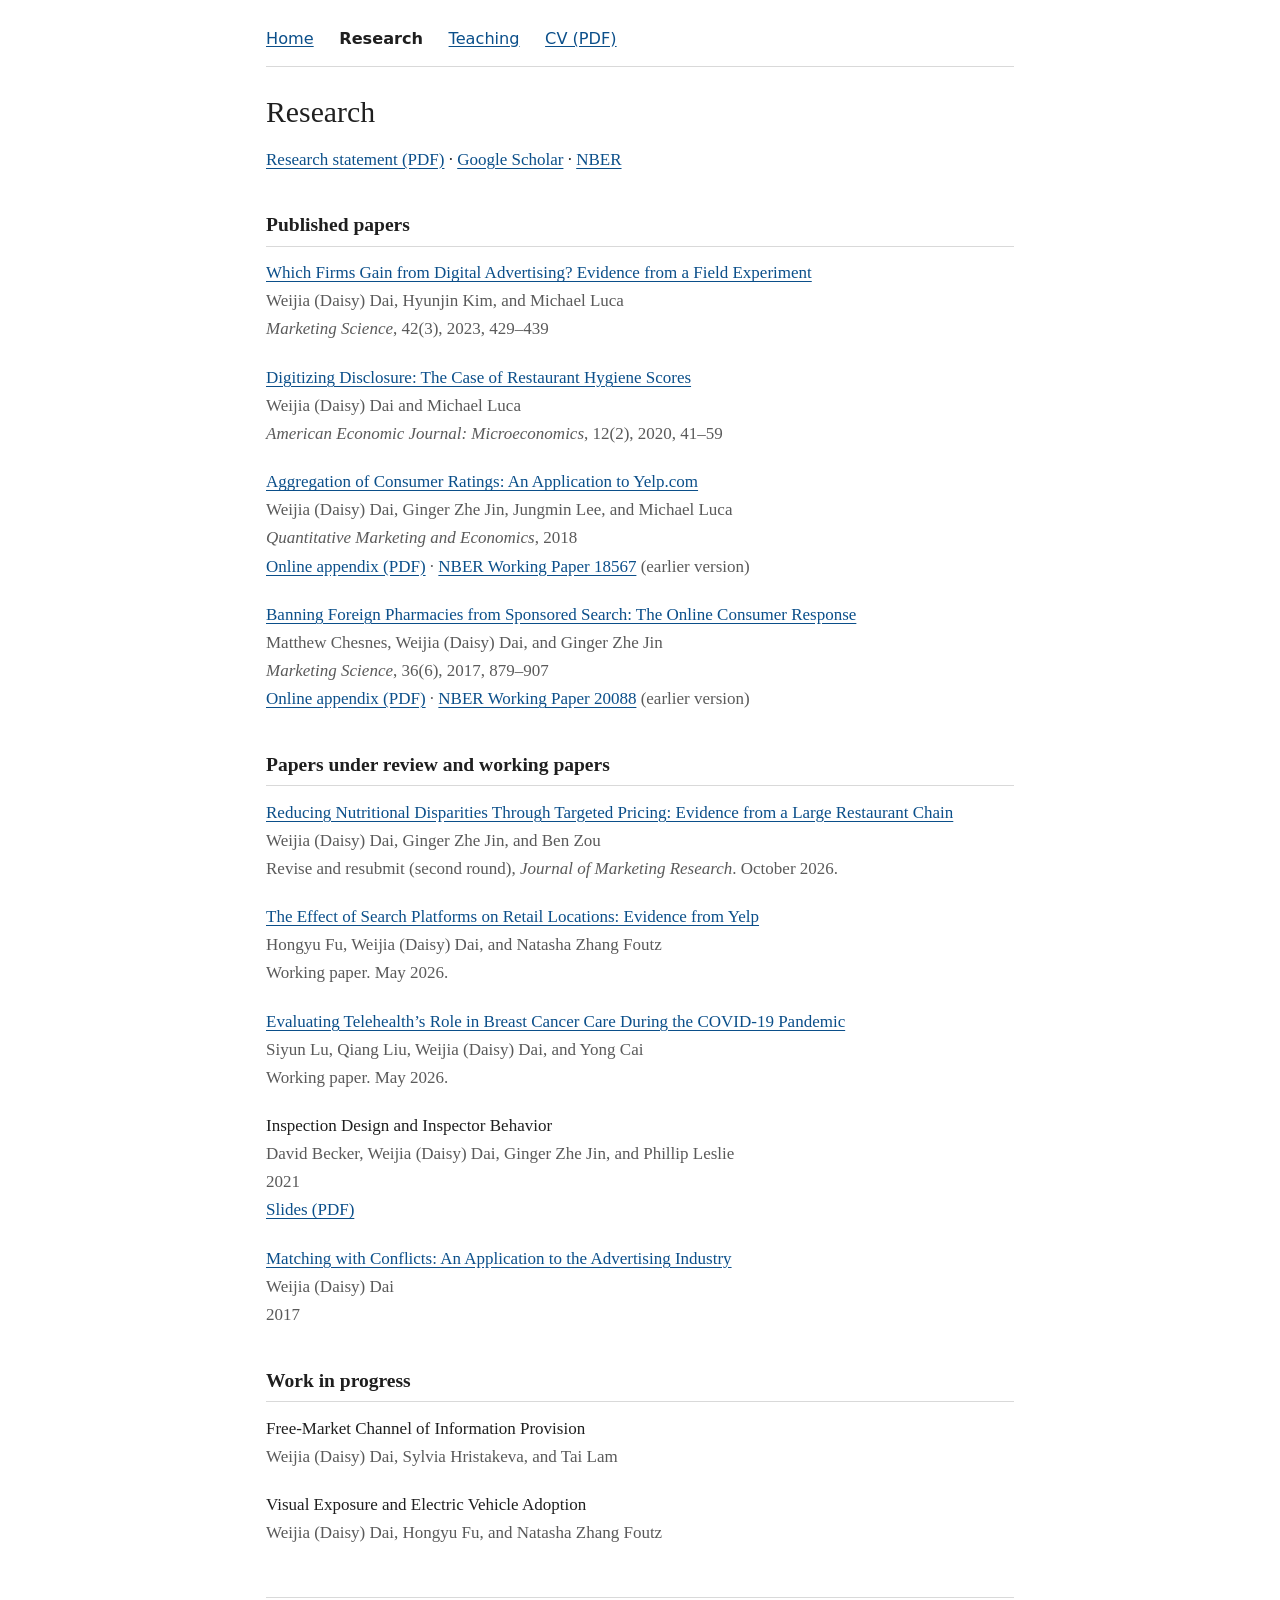
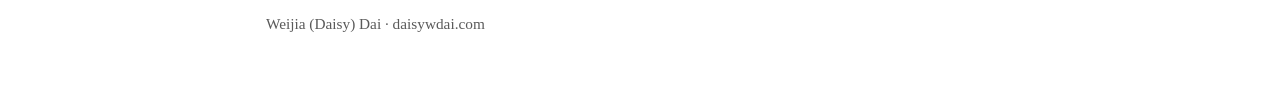
==== research/index.html @ ed380eed "Build the site: home, research, teaching, 22 PDFs under /s/ Plain HTML and CSS replacement for the S" ====
<!DOCTYPE html>
<html lang="en">
<head>
  <meta charset="utf-8">
  <meta name="viewport" content="width=device-width, initial-scale=1">
  <title>Research | Weijia (Daisy) Dai</title>
  <meta name="description" content="Published papers, working papers, and work in progress by Weijia (Daisy) Dai.">
  <link rel="stylesheet" href="../style.css">
</head>
<body>
<div class="page">

  <nav>
    <a href="../">Home</a>
    <a href="./" aria-current="page">Research</a>
    <a href="../teaching/">Teaching</a>
    <a href="../s/dai_cv.pdf">CV (PDF)</a>
  </nav>

  <h1>Research</h1>
  <p><a href="../s/dai_research_statement.pdf">Research statement (PDF)</a> &middot; <a href="https://scholar.google.com/citations?user=buIE2_0AAAAJ&amp;hl=en">Google Scholar</a> &middot; <a href="https://www.nber.org/people/weijia_dai">NBER</a></p>

  <h2>Published papers</h2>
  <ol class="plain">

    <li class="paper">
      <p class="title"><a href="../s/YelpAds_Jan2023.pdf">Which Firms Gain from Digital Advertising? Evidence from a Field Experiment</a></p>
      <p class="authors">Weijia (Daisy) Dai, Hyunjin Kim, and Michael Luca</p>
      <p class="venue"><em>Marketing Science</em>, 42(3), 2023, 429&ndash;439</p>
    </li>

    <li class="paper">
      <p class="title"><a href="../s/dai_luca_digitizing_disclosure_mar2019.pdf">Digitizing Disclosure: The Case of Restaurant Hygiene Scores</a></p>
      <p class="authors">Weijia (Daisy) Dai and Michael Luca</p>
      <p class="venue"><em>American Economic Journal: Microeconomics</em>, 12(2), 2020, 41&ndash;59</p>
    </li>

    <li class="paper">
      <p class="title"><a href="../s/rating_aggregation_w_appendix.pdf">Aggregation of Consumer Ratings: An Application to Yelp.com</a></p>
      <p class="authors">Weijia (Daisy) Dai, Ginger Zhe Jin, Jungmin Lee, and Michael Luca</p>
      <p class="venue"><em>Quantitative Marketing and Economics</em>, 2018</p>
      <p class="links"><a href="../s/rating_aggregation_appendix.pdf">Online appendix (PDF)</a> &middot; <a href="https://www.nber.org/papers/w18567">NBER Working Paper 18567</a> (earlier version)</p>
    </li>

    <li class="paper">
      <p class="title"><a href="../s/pharmacies_05102017.pdf">Banning Foreign Pharmacies from Sponsored Search: The Online Consumer Response</a></p>
      <p class="authors">Matthew Chesnes, Weijia (Daisy) Dai, and Ginger Zhe Jin</p>
      <p class="venue"><em>Marketing Science</em>, 36(6), 2017, 879&ndash;907</p>
      <p class="links"><a href="../s/pharmacies_appendix.pdf">Online appendix (PDF)</a> &middot; <a href="https://www.nber.org/papers/w20088">NBER Working Paper 20088</a> (earlier version)</p>
    </li>

  </ol>

  <h2>Papers under review and working papers</h2>
  <ol class="plain">

    <li class="paper">
      <p class="title"><a href="../s/nutrition_oct2026.pdf">Reducing Nutritional Disparities Through Targeted Pricing: Evidence from a Large Restaurant Chain</a></p>
      <p class="authors">Weijia (Daisy) Dai, Ginger Zhe Jin, and Ben Zou</p>
      <p class="venue">Revise and resubmit (second round), <em>Journal of Marketing Research</em>. October 2026.</p>
    </li>

    <li class="paper">
      <p class="title"><a href="../s/dai_location.pdf">The Effect of Search Platforms on Retail Locations: Evidence from Yelp</a></p>
      <p class="authors">Hongyu Fu, Weijia (Daisy) Dai, and Natasha Zhang Foutz</p>
      <p class="venue">Working paper. May 2026.</p>
    </li>

    <li class="paper">
      <p class="title"><a href="../s/telehealth_may2026-85c8.pdf">Evaluating Telehealth&rsquo;s Role in Breast Cancer Care During the COVID-19 Pandemic</a></p>
      <p class="authors">Siyun Lu, Qiang Liu, Weijia (Daisy) Dai, and Yong Cai</p>
      <p class="venue">Working paper. May 2026.</p>
    </li>

    <li class="paper">
      <p class="title">Inspection Design and Inspector Behavior</p>
      <p class="authors">David Becker, Weijia (Daisy) Dai, Ginger Zhe Jin, and Phillip Leslie</p>
      <p class="venue">2021</p>
      <p class="links"><a href="../s/inspector_behavior.pdf">Slides (PDF)</a></p>
    </li>

    <li class="paper">
      <p class="title"><a href="../s/dai_ad_agency_conflict.pdf">Matching with Conflicts: An Application to the Advertising Industry</a></p>
      <p class="authors">Weijia (Daisy) Dai</p>
      <p class="venue">2017</p>
    </li>

  </ol>

  <h2>Work in progress</h2>
  <ol class="plain">

    <li class="paper">
      <p class="title">Free-Market Channel of Information Provision</p>
      <p class="authors">Weijia (Daisy) Dai, Sylvia Hristakeva, and Tai Lam</p>
    </li>

    <li class="paper">
      <p class="title">Visual Exposure and Electric Vehicle Adoption</p>
      <p class="authors">Weijia (Daisy) Dai, Hongyu Fu, and Natasha Zhang Foutz</p>
    </li>

  </ol>

  <footer>Weijia (Daisy) Dai &middot; daisywdai.com</footer>
</div>
</body>
</html>
---- style.css ----
/* daisywdai.com: one stylesheet for the whole site. Plain HTML, no scripts. */

:root {
  --text: #1f1f1f;
  --muted: #5a5a5a;
  --link: #0b4f8a;
  --rule: #d9d9d9;
  --bg: #ffffff;
}

@media (prefers-color-scheme: dark) {
  :root {
    --text: #e8e8e8;
    --muted: #a8a8a8;
    --link: #8fbde6;
    --rule: #3a3a3a;
    --bg: #161616;
  }
}

* { box-sizing: border-box; }

html { font-size: 17px; }

body {
  margin: 0;
  padding: 0 1rem;
  font-family: Georgia, "Times New Roman", Times, serif;
  line-height: 1.55;
  color: var(--text);
  background: var(--bg);
}

.page {
  max-width: 44rem;
  margin: 0 auto;
  padding: 1.5rem 0 3rem;
}

/* Navigation */
nav {
  font-family: system-ui, -apple-system, "Segoe UI", Helvetica, Arial, sans-serif;
  font-size: 0.95rem;
  padding-bottom: 0.9rem;
  border-bottom: 1px solid var(--rule);
}

nav a { margin-right: 1.2rem; }
nav a[aria-current="page"] { color: var(--text); text-decoration: none; font-weight: 600; }

a { color: var(--link); text-decoration: underline; text-underline-offset: 0.15em; }
a:hover { text-decoration-thickness: 2px; }

/* Headings */
h1 {
  font-size: 1.75rem;
  font-weight: normal;
  margin: 1.6rem 0 0.2rem;
  line-height: 1.2;
}

h2 {
  font-size: 1.15rem;
  font-weight: 600;
  margin: 2.2rem 0 0.8rem;
  padding-bottom: 0.3rem;
  border-bottom: 1px solid var(--rule);
}

h3 {
  font-size: 1rem;
  font-weight: 600;
  margin: 1.6rem 0 0.5rem;
}

/* Homepage header: photo beside the name */
.intro {
  display: flex;
  gap: 1.6rem;
  align-items: flex-start;
  flex-wrap: wrap;
  margin-top: 1.6rem;
}

.intro img {
  width: 150px;
  height: auto;
  flex: 0 0 auto;
  border-radius: 3px;
}

.intro h1 { margin-top: 0.2rem; }

.affiliation { margin: 0.2rem 0 0; color: var(--muted); }

.muted { color: var(--muted); }

/* Lists of papers and courses */
ul.plain, ol.plain { list-style: none; padding-left: 0; margin: 0; }

.paper, .course { margin: 0 0 1.3rem; }

.paper .title { margin: 0; }
.paper .authors, .paper .venue, .paper .links,
.course .meta, .course .links {
  margin: 0.1rem 0 0;
  color: var(--muted);
}

.links a { white-space: nowrap; }

/* Interests on the homepage */
ul.interests { margin: 0.4rem 0 0; padding-left: 1.2rem; }

footer {
  margin-top: 3rem;
  padding-top: 0.8rem;
  border-top: 1px solid var(--rule);
  font-size: 0.9rem;
  color: var(--muted);
}

@media (max-width: 480px) {
  html { font-size: 16px; }
  .intro img { width: 120px; }
}
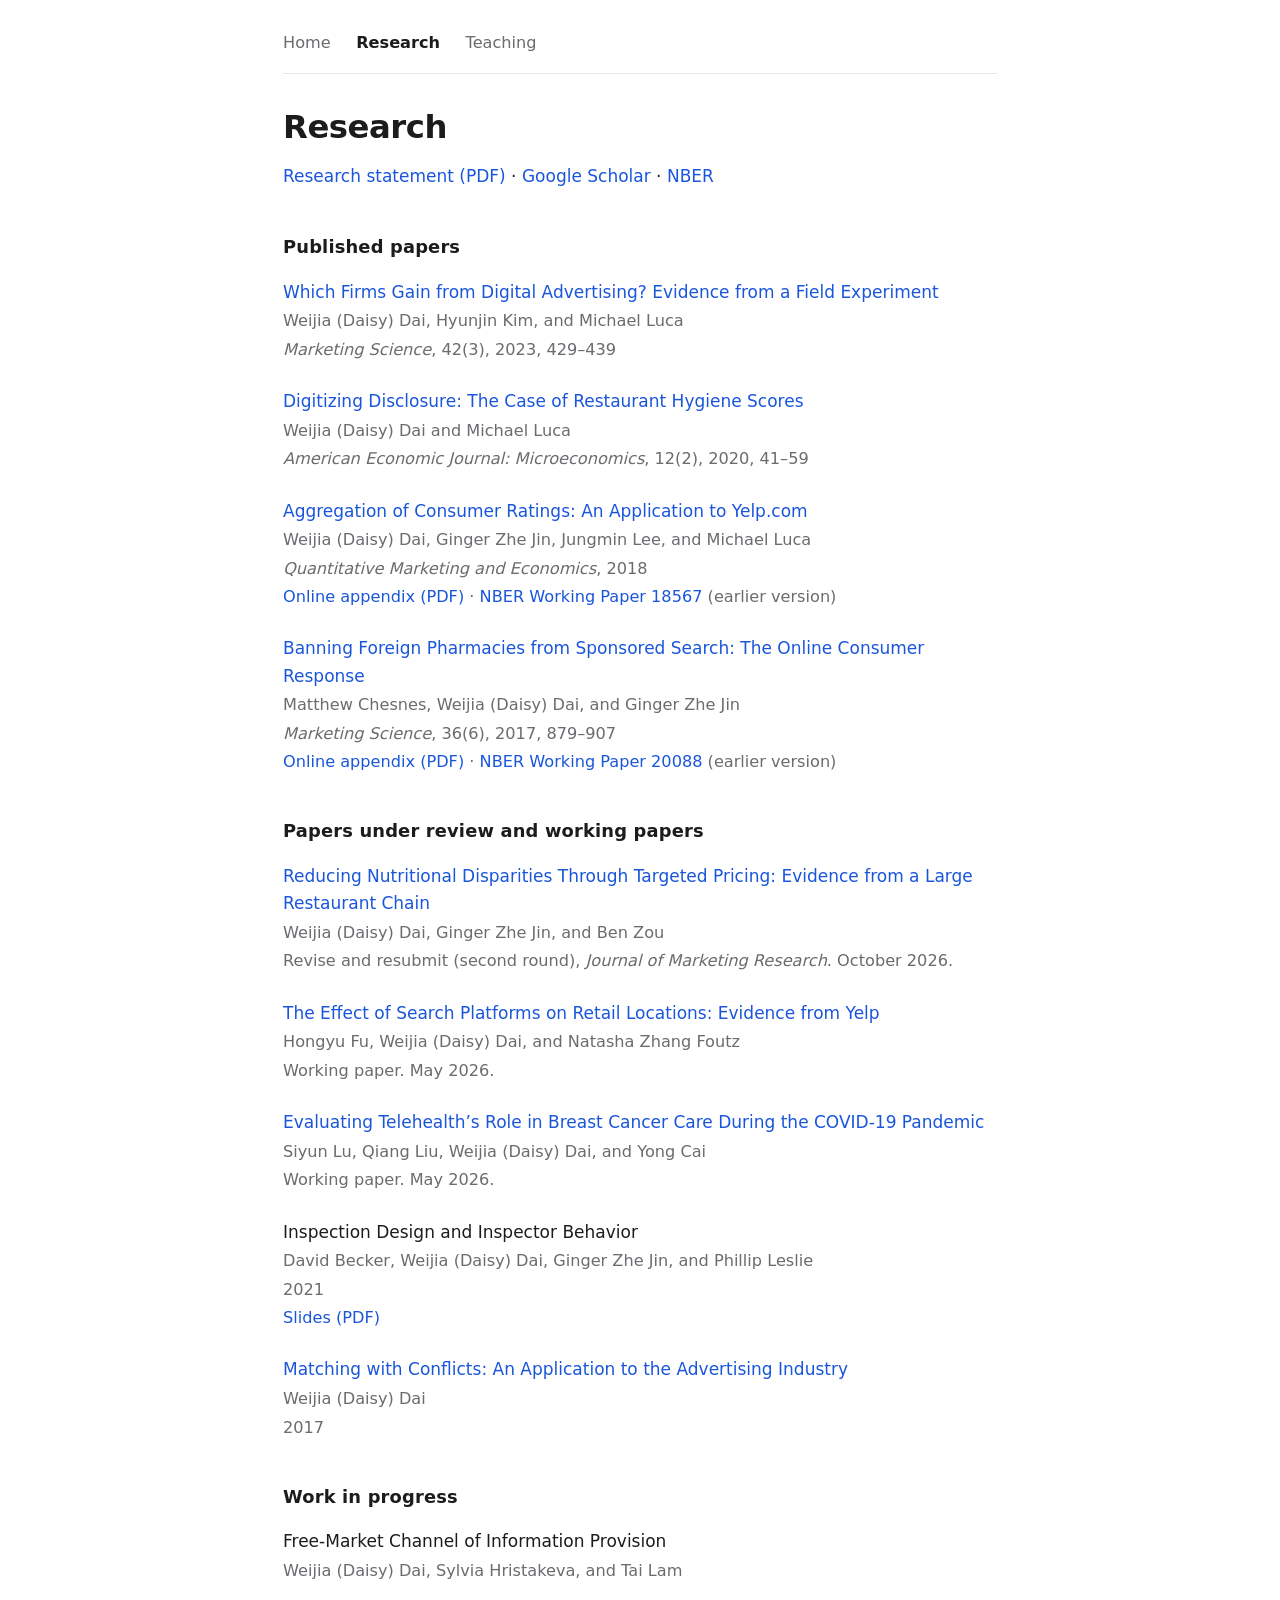
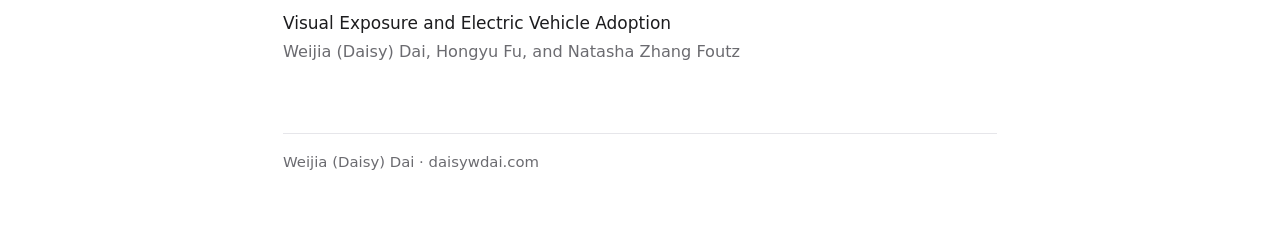
==== commit 9e869ced: "Modern sans-serif styling; CV on the home page; PDFs and external links open in a new tab Co-Authore" ====
--- a/research/index.html
+++ b/research/index.html
@@ -14,39 +14,38 @@
     <a href="../">Home</a>
     <a href="./" aria-current="page">Research</a>
     <a href="../teaching/">Teaching</a>
-    <a href="../s/dai_cv.pdf">CV (PDF)</a>
   </nav>
 
   <h1>Research</h1>
-  <p><a href="../s/dai_research_statement.pdf">Research statement (PDF)</a> &middot; <a href="https://scholar.google.com/citations?user=buIE2_0AAAAJ&amp;hl=en">Google Scholar</a> &middot; <a href="https://www.nber.org/people/weijia_dai">NBER</a></p>
+  <p><a href="../s/dai_research_statement.pdf" target="_blank" rel="noopener">Research statement (PDF)</a> &middot; <a href="https://scholar.google.com/citations?user=buIE2_0AAAAJ&amp;hl=en" target="_blank" rel="noopener">Google Scholar</a> &middot; <a href="https://www.nber.org/people/weijia_dai" target="_blank" rel="noopener">NBER</a></p>
 
   <h2>Published papers</h2>
   <ol class="plain">
 
     <li class="paper">
-      <p class="title"><a href="../s/YelpAds_Jan2023.pdf">Which Firms Gain from Digital Advertising? Evidence from a Field Experiment</a></p>
+      <p class="title"><a href="../s/YelpAds_Jan2023.pdf" target="_blank" rel="noopener">Which Firms Gain from Digital Advertising? Evidence from a Field Experiment</a></p>
       <p class="authors">Weijia (Daisy) Dai, Hyunjin Kim, and Michael Luca</p>
       <p class="venue"><em>Marketing Science</em>, 42(3), 2023, 429&ndash;439</p>
     </li>
 
     <li class="paper">
-      <p class="title"><a href="../s/dai_luca_digitizing_disclosure_mar2019.pdf">Digitizing Disclosure: The Case of Restaurant Hygiene Scores</a></p>
+      <p class="title"><a href="../s/dai_luca_digitizing_disclosure_mar2019.pdf" target="_blank" rel="noopener">Digitizing Disclosure: The Case of Restaurant Hygiene Scores</a></p>
       <p class="authors">Weijia (Daisy) Dai and Michael Luca</p>
       <p class="venue"><em>American Economic Journal: Microeconomics</em>, 12(2), 2020, 41&ndash;59</p>
     </li>
 
     <li class="paper">
-      <p class="title"><a href="../s/rating_aggregation_w_appendix.pdf">Aggregation of Consumer Ratings: An Application to Yelp.com</a></p>
+      <p class="title"><a href="../s/rating_aggregation_w_appendix.pdf" target="_blank" rel="noopener">Aggregation of Consumer Ratings: An Application to Yelp.com</a></p>
       <p class="authors">Weijia (Daisy) Dai, Ginger Zhe Jin, Jungmin Lee, and Michael Luca</p>
       <p class="venue"><em>Quantitative Marketing and Economics</em>, 2018</p>
-      <p class="links"><a href="../s/rating_aggregation_appendix.pdf">Online appendix (PDF)</a> &middot; <a href="https://www.nber.org/papers/w18567">NBER Working Paper 18567</a> (earlier version)</p>
+      <p class="links"><a href="../s/rating_aggregation_appendix.pdf" target="_blank" rel="noopener">Online appendix (PDF)</a> &middot; <a href="https://www.nber.org/papers/w18567" target="_blank" rel="noopener">NBER Working Paper 18567</a> (earlier version)</p>
     </li>
 
     <li class="paper">
-      <p class="title"><a href="../s/pharmacies_05102017.pdf">Banning Foreign Pharmacies from Sponsored Search: The Online Consumer Response</a></p>
+      <p class="title"><a href="../s/pharmacies_05102017.pdf" target="_blank" rel="noopener">Banning Foreign Pharmacies from Sponsored Search: The Online Consumer Response</a></p>
       <p class="authors">Matthew Chesnes, Weijia (Daisy) Dai, and Ginger Zhe Jin</p>
       <p class="venue"><em>Marketing Science</em>, 36(6), 2017, 879&ndash;907</p>
-      <p class="links"><a href="../s/pharmacies_appendix.pdf">Online appendix (PDF)</a> &middot; <a href="https://www.nber.org/papers/w20088">NBER Working Paper 20088</a> (earlier version)</p>
+      <p class="links"><a href="../s/pharmacies_appendix.pdf" target="_blank" rel="noopener">Online appendix (PDF)</a> &middot; <a href="https://www.nber.org/papers/w20088" target="_blank" rel="noopener">NBER Working Paper 20088</a> (earlier version)</p>
     </li>
 
   </ol>
@@ -55,19 +54,19 @@
   <ol class="plain">
 
     <li class="paper">
-      <p class="title"><a href="../s/nutrition_oct2026.pdf">Reducing Nutritional Disparities Through Targeted Pricing: Evidence from a Large Restaurant Chain</a></p>
+      <p class="title"><a href="../s/nutrition_oct2026.pdf" target="_blank" rel="noopener">Reducing Nutritional Disparities Through Targeted Pricing: Evidence from a Large Restaurant Chain</a></p>
       <p class="authors">Weijia (Daisy) Dai, Ginger Zhe Jin, and Ben Zou</p>
       <p class="venue">Revise and resubmit (second round), <em>Journal of Marketing Research</em>. October 2026.</p>
     </li>
 
     <li class="paper">
-      <p class="title"><a href="../s/dai_location.pdf">The Effect of Search Platforms on Retail Locations: Evidence from Yelp</a></p>
+      <p class="title"><a href="../s/dai_location.pdf" target="_blank" rel="noopener">The Effect of Search Platforms on Retail Locations: Evidence from Yelp</a></p>
       <p class="authors">Hongyu Fu, Weijia (Daisy) Dai, and Natasha Zhang Foutz</p>
       <p class="venue">Working paper. May 2026.</p>
     </li>
 
     <li class="paper">
-      <p class="title"><a href="../s/telehealth_may2026-85c8.pdf">Evaluating Telehealth&rsquo;s Role in Breast Cancer Care During the COVID-19 Pandemic</a></p>
+      <p class="title"><a href="../s/telehealth_may2026-85c8.pdf" target="_blank" rel="noopener">Evaluating Telehealth&rsquo;s Role in Breast Cancer Care During the COVID-19 Pandemic</a></p>
       <p class="authors">Siyun Lu, Qiang Liu, Weijia (Daisy) Dai, and Yong Cai</p>
       <p class="venue">Working paper. May 2026.</p>
     </li>
@@ -76,11 +75,11 @@
       <p class="title">Inspection Design and Inspector Behavior</p>
       <p class="authors">David Becker, Weijia (Daisy) Dai, Ginger Zhe Jin, and Phillip Leslie</p>
       <p class="venue">2021</p>
-      <p class="links"><a href="../s/inspector_behavior.pdf">Slides (PDF)</a></p>
+      <p class="links"><a href="../s/inspector_behavior.pdf" target="_blank" rel="noopener">Slides (PDF)</a></p>
     </li>
 
     <li class="paper">
-      <p class="title"><a href="../s/dai_ad_agency_conflict.pdf">Matching with Conflicts: An Application to the Advertising Industry</a></p>
+      <p class="title"><a href="../s/dai_ad_agency_conflict.pdf" target="_blank" rel="noopener">Matching with Conflicts: An Application to the Advertising Industry</a></p>
       <p class="authors">Weijia (Daisy) Dai</p>
       <p class="venue">2017</p>
     </li>
--- a/style.css
+++ b/style.css
@@ -1,126 +1,130 @@
 /* daisywdai.com: one stylesheet for the whole site. Plain HTML, no scripts. */
 
 :root {
-  --text: #1f1f1f;
-  --muted: #5a5a5a;
-  --link: #0b4f8a;
-  --rule: #d9d9d9;
+  --text: #1c1c1e;
+  --muted: #6b6b70;
+  --link: #1a56db;
+  --rule: #e6e6ea;
   --bg: #ffffff;
 }
 
 @media (prefers-color-scheme: dark) {
   :root {
-    --text: #e8e8e8;
-    --muted: #a8a8a8;
-    --link: #8fbde6;
-    --rule: #3a3a3a;
-    --bg: #161616;
+    --text: #ececef;
+    --muted: #9a9aa2;
+    --link: #8ab4f8;
+    --rule: #2c2c31;
+    --bg: #141416;
   }
 }
 
 * { box-sizing: border-box; }
 
-html { font-size: 17px; }
+html { font-size: 17px; -webkit-text-size-adjust: 100%; }
 
 body {
   margin: 0;
-  padding: 0 1rem;
-  font-family: Georgia, "Times New Roman", Times, serif;
-  line-height: 1.55;
+  padding: 0 1.25rem;
+  font-family: system-ui, -apple-system, "Segoe UI", Roboto, "Helvetica Neue", Arial, sans-serif;
+  line-height: 1.6;
   color: var(--text);
   background: var(--bg);
+  -webkit-font-smoothing: antialiased;
 }
 
 .page {
-  max-width: 44rem;
+  max-width: 42rem;
   margin: 0 auto;
-  padding: 1.5rem 0 3rem;
+  padding: 1.75rem 0 4rem;
 }
 
 /* Navigation */
 nav {
-  font-family: system-ui, -apple-system, "Segoe UI", Helvetica, Arial, sans-serif;
+  display: flex;
+  gap: 1.5rem;
   font-size: 0.95rem;
-  padding-bottom: 0.9rem;
+  font-weight: 500;
+  padding-bottom: 1rem;
   border-bottom: 1px solid var(--rule);
 }
 
-nav a { margin-right: 1.2rem; }
-nav a[aria-current="page"] { color: var(--text); text-decoration: none; font-weight: 600; }
+nav a { color: var(--muted); text-decoration: none; }
+nav a:hover { color: var(--text); }
+nav a[aria-current="page"] { color: var(--text); font-weight: 600; }
 
-a { color: var(--link); text-decoration: underline; text-underline-offset: 0.15em; }
-a:hover { text-decoration-thickness: 2px; }
+a { color: var(--link); text-decoration: none; }
+a:hover { text-decoration: underline; text-underline-offset: 0.18em; }
 
 /* Headings */
 h1 {
-  font-size: 1.75rem;
-  font-weight: normal;
-  margin: 1.6rem 0 0.2rem;
+  font-size: 1.9rem;
+  font-weight: 650;
+  letter-spacing: -0.015em;
+  margin: 2rem 0 0.25rem;
   line-height: 1.2;
 }
 
 h2 {
-  font-size: 1.15rem;
+  font-size: 1.05rem;
   font-weight: 600;
-  margin: 2.2rem 0 0.8rem;
-  padding-bottom: 0.3rem;
-  border-bottom: 1px solid var(--rule);
-}
-
-h3 {
-  font-size: 1rem;
-  font-weight: 600;
-  margin: 1.6rem 0 0.5rem;
+  letter-spacing: 0.01em;
+  margin: 2.5rem 0 1rem;
 }
 
 /* Homepage header: photo beside the name */
 .intro {
   display: flex;
-  gap: 1.6rem;
+  gap: 1.75rem;
   align-items: flex-start;
   flex-wrap: wrap;
-  margin-top: 1.6rem;
+  margin-top: 2rem;
 }
 
 .intro img {
   width: 150px;
   height: auto;
   flex: 0 0 auto;
-  border-radius: 3px;
+  border-radius: 10px;
 }
 
-.intro h1 { margin-top: 0.2rem; }
+.intro h1 { margin-top: 0; }
 
-.affiliation { margin: 0.2rem 0 0; color: var(--muted); }
+.affiliation { margin: 0.3rem 0 0; color: var(--muted); }
+
+.quick-links { margin: 1rem 0 0; }
+.quick-links a { margin-right: 1.1rem; white-space: nowrap; }
 
 .muted { color: var(--muted); }
 
 /* Lists of papers and courses */
 ul.plain, ol.plain { list-style: none; padding-left: 0; margin: 0; }
 
-.paper, .course { margin: 0 0 1.3rem; }
+.paper, .course { margin: 0 0 1.5rem; }
 
-.paper .title { margin: 0; }
+.paper .title, .course .title { margin: 0; font-weight: 500; }
 .paper .authors, .paper .venue, .paper .links,
 .course .meta, .course .links {
-  margin: 0.1rem 0 0;
+  margin: 0.15rem 0 0;
   color: var(--muted);
+  font-size: 0.95rem;
 }
 
 .links a { white-space: nowrap; }
 
 /* Interests on the homepage */
 ul.interests { margin: 0.4rem 0 0; padding-left: 1.2rem; }
+ul.interests li { margin: 0.2rem 0; }
 
 footer {
-  margin-top: 3rem;
-  padding-top: 0.8rem;
+  margin-top: 4rem;
+  padding-top: 1rem;
   border-top: 1px solid var(--rule);
-  font-size: 0.9rem;
+  font-size: 0.875rem;
   color: var(--muted);
 }
 
 @media (max-width: 480px) {
   html { font-size: 16px; }
   .intro img { width: 120px; }
+  h1 { font-size: 1.6rem; }
 }
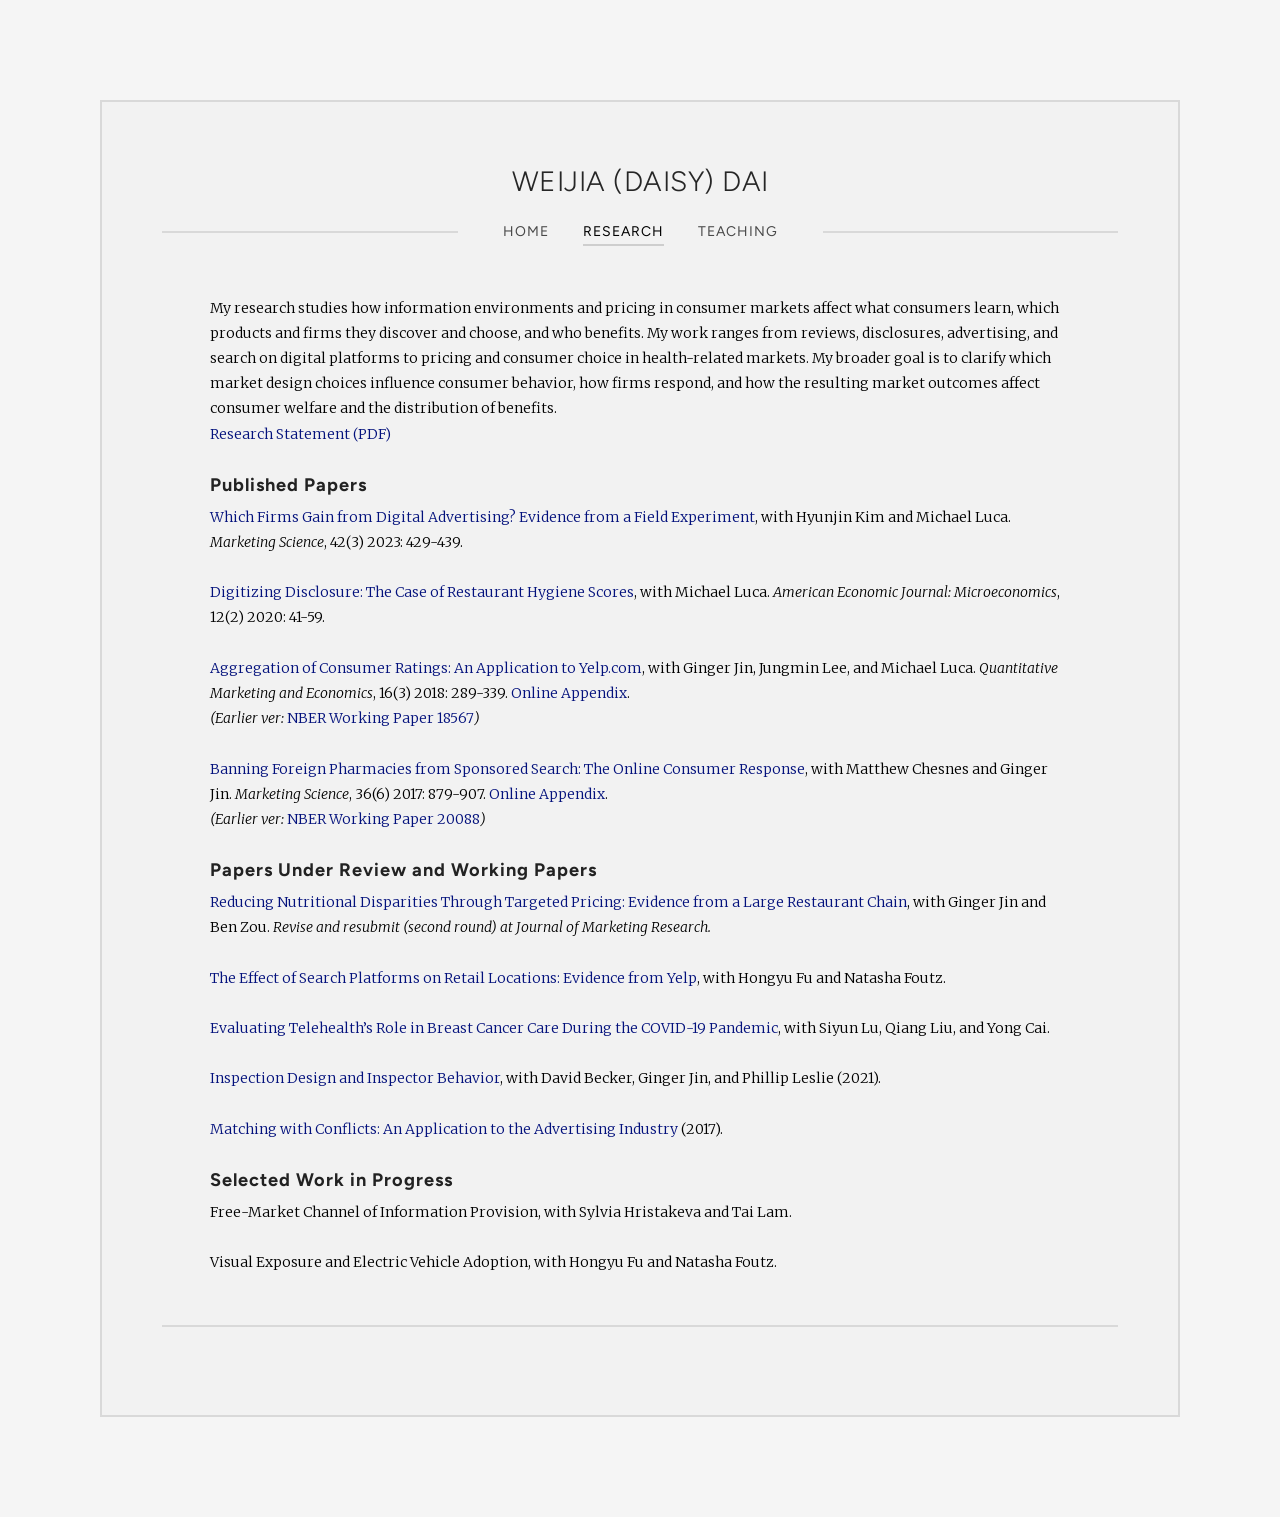
==== commit fa92d1fa: "Restore the earlier site design and the inline research format Gray bordered canvas, centered name a" ====
--- a/research/index.html
+++ b/research/index.html
@@ -3,105 +3,63 @@
 <head>
   <meta charset="utf-8">
   <meta name="viewport" content="width=device-width, initial-scale=1">
+  <meta name="color-scheme" content="light">
   <title>Research | Weijia (Daisy) Dai</title>
   <meta name="description" content="Published papers, working papers, and work in progress by Weijia (Daisy) Dai.">
   <link rel="stylesheet" href="../style.css">
 </head>
 <body>
-<div class="page">
+<div class="canvas">
 
-  <nav>
-    <a href="../">Home</a>
-    <a href="./" aria-current="page">Research</a>
-    <a href="../teaching/">Teaching</a>
-  </nav>
+  <header>
+    <p class="site-name"><a href="../">Weijia (Daisy) Dai</a></p>
+    <nav>
+      <ul>
+        <li><a href="../">Home</a></li>
+        <li><a href="./" aria-current="page">Research</a></li>
+        <li><a href="../teaching/">Teaching</a></li>
+      </ul>
+    </nav>
+  </header>
 
-  <h1>Research</h1>
-  <p><a href="../s/dai_research_statement.pdf" target="_blank" rel="noopener">Research statement (PDF)</a> &middot; <a href="https://scholar.google.com/citations?user=buIE2_0AAAAJ&amp;hl=en" target="_blank" rel="noopener">Google Scholar</a> &middot; <a href="https://www.nber.org/people/weijia_dai" target="_blank" rel="noopener">NBER</a></p>
+  <main>
+    <h1 class="visually-hidden">Research</h1>
 
-  <h2>Published papers</h2>
-  <ol class="plain">
+    <p>My research studies how information environments and pricing in consumer markets affect what consumers learn, which products and firms they discover and choose, and who benefits. My work ranges from reviews, disclosures, advertising, and search on digital platforms to pricing and consumer choice in health-related markets. My broader goal is to clarify which market design choices influence consumer behavior, how firms respond, and how the resulting market outcomes affect consumer welfare and the distribution of benefits.<br>
+      <a href="../s/dai_research_statement.pdf" target="_blank" rel="noopener">Research Statement (PDF)</a></p>
 
-    <li class="paper">
-      <p class="title"><a href="../s/YelpAds_Jan2023.pdf" target="_blank" rel="noopener">Which Firms Gain from Digital Advertising? Evidence from a Field Experiment</a></p>
-      <p class="authors">Weijia (Daisy) Dai, Hyunjin Kim, and Michael Luca</p>
-      <p class="venue"><em>Marketing Science</em>, 42(3), 2023, 429&ndash;439</p>
-    </li>
+    <h2>Published Papers</h2>
 
-    <li class="paper">
-      <p class="title"><a href="../s/dai_luca_digitizing_disclosure_mar2019.pdf" target="_blank" rel="noopener">Digitizing Disclosure: The Case of Restaurant Hygiene Scores</a></p>
-      <p class="authors">Weijia (Daisy) Dai and Michael Luca</p>
-      <p class="venue"><em>American Economic Journal: Microeconomics</em>, 12(2), 2020, 41&ndash;59</p>
-    </li>
+    <p><a href="../s/YelpAds_Jan2023.pdf" target="_blank" rel="noopener">Which Firms Gain from Digital Advertising? Evidence from a Field Experiment</a>, with Hyunjin Kim and Michael Luca. <em>Marketing Science</em>, 42(3) 2023: 429-439.</p>
 
-    <li class="paper">
-      <p class="title"><a href="../s/rating_aggregation_w_appendix.pdf" target="_blank" rel="noopener">Aggregation of Consumer Ratings: An Application to Yelp.com</a></p>
-      <p class="authors">Weijia (Daisy) Dai, Ginger Zhe Jin, Jungmin Lee, and Michael Luca</p>
-      <p class="venue"><em>Quantitative Marketing and Economics</em>, 2018</p>
-      <p class="links"><a href="../s/rating_aggregation_appendix.pdf" target="_blank" rel="noopener">Online appendix (PDF)</a> &middot; <a href="https://www.nber.org/papers/w18567" target="_blank" rel="noopener">NBER Working Paper 18567</a> (earlier version)</p>
-    </li>
+    <p><a href="../s/dai_luca_digitizing_disclosure_mar2019.pdf" target="_blank" rel="noopener">Digitizing Disclosure: The Case of Restaurant Hygiene Scores</a>, with Michael Luca. <em>American Economic Journal: Microeconomics</em>, 12(2) 2020: 41-59.</p>
 
-    <li class="paper">
-      <p class="title"><a href="../s/pharmacies_05102017.pdf" target="_blank" rel="noopener">Banning Foreign Pharmacies from Sponsored Search: The Online Consumer Response</a></p>
-      <p class="authors">Matthew Chesnes, Weijia (Daisy) Dai, and Ginger Zhe Jin</p>
-      <p class="venue"><em>Marketing Science</em>, 36(6), 2017, 879&ndash;907</p>
-      <p class="links"><a href="../s/pharmacies_appendix.pdf" target="_blank" rel="noopener">Online appendix (PDF)</a> &middot; <a href="https://www.nber.org/papers/w20088" target="_blank" rel="noopener">NBER Working Paper 20088</a> (earlier version)</p>
-    </li>
+    <p><a href="../s/rating_aggregation_w_appendix.pdf" target="_blank" rel="noopener">Aggregation of Consumer Ratings: An Application to Yelp.com</a>, with Ginger Jin, Jungmin Lee, and Michael Luca. <em>Quantitative Marketing and Economics</em>, 16(3) 2018: 289-339. <a href="../s/rating_aggregation_appendix.pdf" target="_blank" rel="noopener">Online Appendix</a>.<br>
+      <em>(Earlier ver: </em><a href="https://www.nber.org/papers/w18567" target="_blank" rel="noopener">NBER Working Paper 18567</a><em>)</em></p>
 
-  </ol>
+    <p><a href="../s/pharmacies_05102017.pdf" target="_blank" rel="noopener">Banning Foreign Pharmacies from Sponsored Search: The Online Consumer Response</a>, with Matthew Chesnes and Ginger Jin. <em>Marketing Science</em>, 36(6) 2017: 879-907. <a href="../s/pharmacies_appendix.pdf" target="_blank" rel="noopener">Online Appendix</a>.<br>
+      <em>(Earlier ver: </em><a href="https://www.nber.org/papers/w20088" target="_blank" rel="noopener">NBER Working Paper 20088</a><em>)</em></p>
 
-  <h2>Papers under review and working papers</h2>
-  <ol class="plain">
+    <h2>Papers Under Review and Working Papers</h2>
 
-    <li class="paper">
-      <p class="title"><a href="../s/nutrition_oct2026.pdf" target="_blank" rel="noopener">Reducing Nutritional Disparities Through Targeted Pricing: Evidence from a Large Restaurant Chain</a></p>
-      <p class="authors">Weijia (Daisy) Dai, Ginger Zhe Jin, and Ben Zou</p>
-      <p class="venue">Revise and resubmit (second round), <em>Journal of Marketing Research</em>. October 2026.</p>
-    </li>
+    <p><a href="../s/nutrition_oct2026.pdf" target="_blank" rel="noopener">Reducing Nutritional Disparities Through Targeted Pricing: Evidence from a Large Restaurant Chain</a>, with Ginger Jin and Ben Zou. <em>Revise and resubmit (second round) at Journal of Marketing Research.</em></p>
 
-    <li class="paper">
-      <p class="title"><a href="../s/dai_location.pdf" target="_blank" rel="noopener">The Effect of Search Platforms on Retail Locations: Evidence from Yelp</a></p>
-      <p class="authors">Hongyu Fu, Weijia (Daisy) Dai, and Natasha Zhang Foutz</p>
-      <p class="venue">Working paper. May 2026.</p>
-    </li>
+    <p><a href="../s/dai_location.pdf" target="_blank" rel="noopener">The Effect of Search Platforms on Retail Locations: Evidence from Yelp</a>, with Hongyu Fu and Natasha Foutz.</p>
 
-    <li class="paper">
-      <p class="title"><a href="../s/telehealth_may2026-85c8.pdf" target="_blank" rel="noopener">Evaluating Telehealth&rsquo;s Role in Breast Cancer Care During the COVID-19 Pandemic</a></p>
-      <p class="authors">Siyun Lu, Qiang Liu, Weijia (Daisy) Dai, and Yong Cai</p>
-      <p class="venue">Working paper. May 2026.</p>
-    </li>
+    <p><a href="../s/telehealth_may2026-85c8.pdf" target="_blank" rel="noopener">Evaluating Telehealth&rsquo;s Role in Breast Cancer Care During the COVID-19 Pandemic</a>, with Siyun Lu, Qiang Liu, and Yong Cai.</p>
 
-    <li class="paper">
-      <p class="title">Inspection Design and Inspector Behavior</p>
-      <p class="authors">David Becker, Weijia (Daisy) Dai, Ginger Zhe Jin, and Phillip Leslie</p>
-      <p class="venue">2021</p>
-      <p class="links"><a href="../s/inspector_behavior.pdf" target="_blank" rel="noopener">Slides (PDF)</a></p>
-    </li>
+    <p><a href="../s/inspector_behavior.pdf" target="_blank" rel="noopener">Inspection Design and Inspector Behavior</a>, with David Becker, Ginger Jin, and Phillip Leslie (2021).</p>
 
-    <li class="paper">
-      <p class="title"><a href="../s/dai_ad_agency_conflict.pdf" target="_blank" rel="noopener">Matching with Conflicts: An Application to the Advertising Industry</a></p>
-      <p class="authors">Weijia (Daisy) Dai</p>
-      <p class="venue">2017</p>
-    </li>
+    <p><a href="../s/dai_ad_agency_conflict.pdf" target="_blank" rel="noopener">Matching with Conflicts: An Application to the Advertising Industry</a> (2017).</p>
 
-  </ol>
+    <h2>Selected Work in Progress</h2>
 
-  <h2>Work in progress</h2>
-  <ol class="plain">
+    <p>Free-Market Channel of Information Provision, with Sylvia Hristakeva and Tai Lam.</p>
 
-    <li class="paper">
-      <p class="title">Free-Market Channel of Information Provision</p>
-      <p class="authors">Weijia (Daisy) Dai, Sylvia Hristakeva, and Tai Lam</p>
-    </li>
+    <p>Visual Exposure and Electric Vehicle Adoption, with Hongyu Fu and Natasha Foutz.</p>
+  </main>
 
-    <li class="paper">
-      <p class="title">Visual Exposure and Electric Vehicle Adoption</p>
-      <p class="authors">Weijia (Daisy) Dai, Hongyu Fu, and Natasha Zhang Foutz</p>
-    </li>
-
-  </ol>
-
-  <footer>Weijia (Daisy) Dai &middot; daisywdai.com</footer>
+  <footer></footer>
 </div>
 </body>
 </html>
--- a/style.css
+++ b/style.css
@@ -1,130 +1,177 @@
 /* daisywdai.com: one stylesheet for the whole site. Plain HTML, no scripts. */
 
-:root {
-  --text: #1c1c1e;
-  --muted: #6b6b70;
-  --link: #1a56db;
-  --rule: #e6e6ea;
-  --bg: #ffffff;
+@font-face {
+  font-family: "Merriweather";
+  font-style: normal;
+  font-weight: 300 900;
+  font-display: swap;
+  src: url("fonts/merriweather-variable.woff2") format("woff2");
 }
 
-@media (prefers-color-scheme: dark) {
-  :root {
-    --text: #ececef;
-    --muted: #9a9aa2;
-    --link: #8ab4f8;
-    --rule: #2c2c31;
-    --bg: #141416;
-  }
+@font-face {
+  font-family: "Merriweather";
+  font-style: italic;
+  font-weight: 300 900;
+  font-display: swap;
+  src: url("fonts/merriweather-variable-italic.woff2") format("woff2");
+}
+
+@font-face {
+  font-family: "Figtree";
+  font-style: normal;
+  font-weight: 300 900;
+  font-display: swap;
+  src: url("fonts/figtree-variable.woff2") format("woff2");
+}
+
+:root {
+  --serif: "Merriweather", Georgia, "Times New Roman", serif;
+  --sans: "Figtree", "Helvetica Neue", Helvetica, Arial, sans-serif;
+  --page-bg: #f5f5f5;
+  --canvas-bg: #f2f2f2;
+  --rule: rgba(0, 0, 0, 0.1);
+  --text: #000;
+  --heading: #222;
+  --link: #03117c;
+  --link-hover: #60a5dd;
 }
 
 * { box-sizing: border-box; }
 
-html { font-size: 17px; -webkit-text-size-adjust: 100%; }
+html { -webkit-text-size-adjust: 100%; }
 
 body {
   margin: 0;
-  padding: 0 1.25rem;
-  font-family: system-ui, -apple-system, "Segoe UI", Roboto, "Helvetica Neue", Arial, sans-serif;
-  line-height: 1.6;
+  background: var(--page-bg);
   color: var(--text);
-  background: var(--bg);
-  -webkit-font-smoothing: antialiased;
+  font-family: var(--serif);
+  font-weight: 300;
+  font-size: 14px;
+  line-height: 1.8;
 }
 
-.page {
-  max-width: 42rem;
-  margin: 0 auto;
-  padding: 1.75rem 0 4rem;
+a { color: var(--link); text-decoration: none; }
+a:hover { color: var(--link-hover); }
+
+strong { font-weight: 700; }
+
+p { margin: 0 0 1.8em; }
+
+/* The bordered canvas that holds every page */
+.canvas {
+  width: calc(100% - 200px);
+  max-width: 1100px;
+  margin: 100px auto;
+  padding: 60px 60px 0;
+  background: var(--canvas-bg);
+  border: 2px solid var(--rule);
 }
 
-/* Navigation */
-nav {
-  display: flex;
-  gap: 1.5rem;
-  font-size: 0.95rem;
-  font-weight: 500;
-  padding-bottom: 1rem;
-  border-bottom: 1px solid var(--rule);
+/* Header: name, then navigation with a rule on each side */
+.site-name {
+  margin: 0;
+  text-align: center;
+  font-family: var(--sans);
+  font-weight: 300;
+  font-size: 28px;
+  line-height: 1.4;
+  letter-spacing: 0.5px;
+  text-transform: uppercase;
 }
 
-nav a { color: var(--muted); text-decoration: none; }
-nav a:hover { color: var(--text); }
-nav a[aria-current="page"] { color: var(--text); font-weight: 600; }
+.site-name a, .site-name a:hover { color: #262626; }
 
-a { color: var(--link); text-decoration: none; }
-a:hover { text-decoration: underline; text-underline-offset: 0.18em; }
-
-/* Headings */
-h1 {
-  font-size: 1.9rem;
-  font-weight: 650;
-  letter-spacing: -0.015em;
-  margin: 2rem 0 0.25rem;
-  line-height: 1.2;
+nav {
+  position: relative;
+  margin-top: 20px;
+  text-align: center;
+  font-family: var(--sans);
+  font-weight: 400;
+  font-size: 14px;
+  line-height: 1.6;
+  letter-spacing: 1px;
+  text-transform: uppercase;
 }
 
-h2 {
-  font-size: 1.05rem;
-  font-weight: 600;
-  letter-spacing: 0.01em;
-  margin: 2.5rem 0 1rem;
+nav::before {
+  content: "";
+  position: absolute;
+  left: 0;
+  right: 0;
+  top: 10px;
+  border-top: 2px solid var(--rule);
 }
 
-/* Homepage header: photo beside the name */
-.intro {
-  display: flex;
-  gap: 1.75rem;
-  align-items: flex-start;
-  flex-wrap: wrap;
-  margin-top: 2rem;
+nav ul {
+  position: relative;
+  display: inline-block;
+  margin: 0;
+  padding: 0 30px;
+  list-style: none;
+  background: var(--canvas-bg);
 }
 
-.intro img {
-  width: 150px;
-  height: auto;
-  flex: 0 0 auto;
-  border-radius: 10px;
+nav li { display: inline-block; margin: 0 15px; }
+
+nav a {
+  display: inline-block;
+  color: rgba(0, 0, 0, 0.7);
+  border-bottom: 2px solid transparent;
 }
 
-.intro h1 { margin-top: 0; }
+nav a:hover { color: #000; }
+nav a[aria-current="page"] { color: #000; border-bottom-color: rgba(0, 0, 0, 0.15); }
 
-.affiliation { margin: 0.3rem 0 0; color: var(--muted); }
+main { width: 90%; margin: 50px auto; }
 
-.quick-links { margin: 1rem 0 0; }
-.quick-links a { margin-right: 1.1rem; white-space: nowrap; }
-
-.muted { color: var(--muted); }
-
-/* Lists of papers and courses */
-ul.plain, ol.plain { list-style: none; padding-left: 0; margin: 0; }
-
-.paper, .course { margin: 0 0 1.5rem; }
-
-.paper .title, .course .title { margin: 0; font-weight: 500; }
-.paper .authors, .paper .venue, .paper .links,
-.course .meta, .course .links {
-  margin: 0.15rem 0 0;
-  color: var(--muted);
-  font-size: 0.95rem;
+/* Headings inside pages */
+h1, h2 {
+  margin: 0 0 0.3em;
+  font-family: var(--sans);
+  font-size: 1.3em;
+  line-height: 1.5;
+  letter-spacing: 1px;
+  color: var(--heading);
 }
 
-.links a { white-space: nowrap; }
+h1, h2 { font-weight: 700; }
+h2.light { font-weight: 400; }
 
-/* Interests on the homepage */
-ul.interests { margin: 0.4rem 0 0; padding-left: 1.2rem; }
-ul.interests li { margin: 0.2rem 0; }
-
-footer {
-  margin-top: 4rem;
-  padding-top: 1rem;
-  border-top: 1px solid var(--rule);
-  font-size: 0.875rem;
-  color: var(--muted);
+.visually-hidden {
+  position: absolute;
+  width: 1px;
+  height: 1px;
+  overflow: hidden;
+  clip: rect(0 0 0 0);
+  white-space: nowrap;
 }
 
-@media (max-width: 480px) {
-  html { font-size: 16px; }
-  .intro img { width: 120px; }
-  h1 { font-size: 1.6rem; }
+/* Home: text on the left, photo and links on the right */
+.home { display: grid; grid-template-columns: 1fr 250px; column-gap: 40px; }
+.home .side img { display: block; width: 250px; max-width: 100%; height: auto; margin-bottom: 2.6em; }
+.home h1 { margin-bottom: 0.3em; }
+
+/* Teaching: course code on the left, offerings on the right */
+.courses { display: grid; grid-template-columns: 36% 1fr; row-gap: 1.3em; margin: 0 0 1.8em; }
+.courses h2 { margin: 0; }
+.courses p { margin: 0; padding-top: 0.15em; }
+
+footer { border-top: 2px solid var(--rule); height: 90px; }
+
+@media (max-width: 900px) {
+  .canvas { width: auto; margin: 24px 16px; padding: 40px 28px 0; }
+  main { width: 100%; margin: 40px auto; }
 }
+
+@media (max-width: 640px) {
+  body { font-size: 15px; }
+  .canvas { width: auto; margin: 0; border-width: 0; padding: 32px 20px 0; }
+  .site-name { font-size: 23px; }
+  nav ul { padding: 0 12px; }
+  nav li { margin: 0 8px; }
+  .home { grid-template-columns: 1fr; }
+  .home .side img { width: 200px; margin-bottom: 1.8em; }
+  .courses { grid-template-columns: 1fr; row-gap: 0.2em; }
+  .courses p { margin-bottom: 1.2em; }
+  footer { height: 48px; }
+}
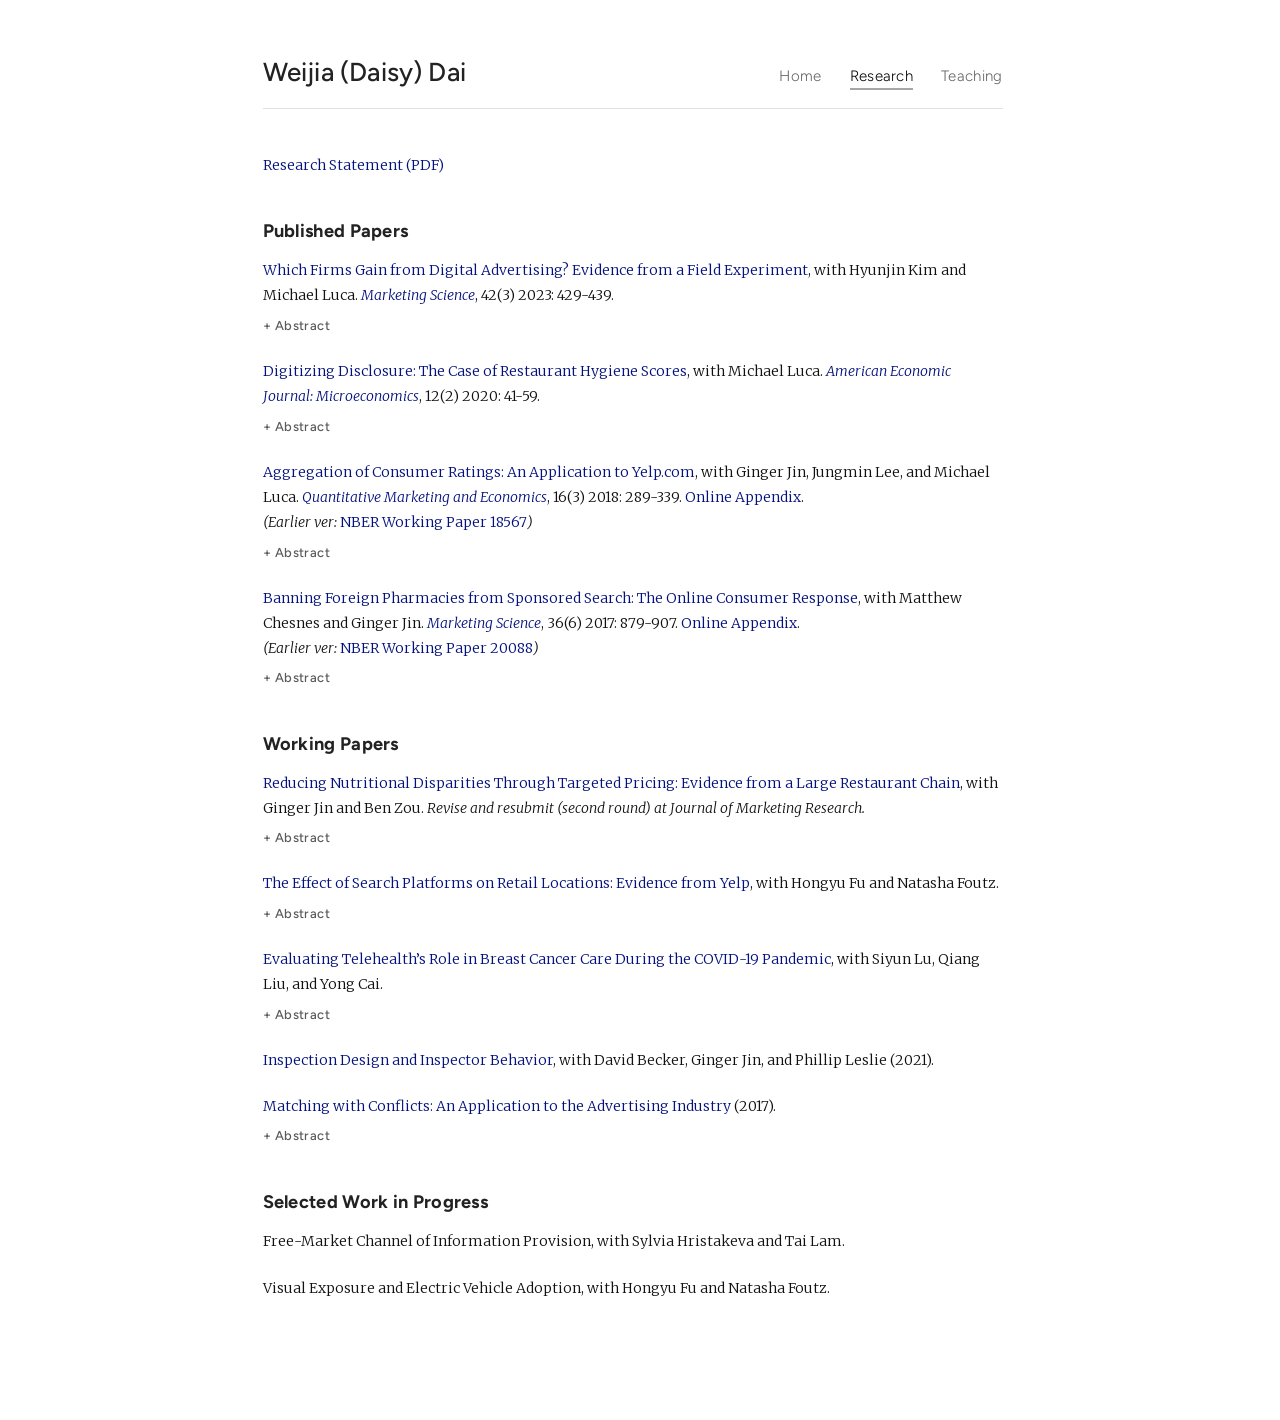
==== commit 62641883: "Quieter design, abstracts, journal links, and phone fixes - White page and one centered column; no f" ====
--- a/research/index.html
+++ b/research/index.html
@@ -9,7 +9,7 @@
   <link rel="stylesheet" href="../style.css">
 </head>
 <body>
-<div class="canvas">
+<div class="page">
 
   <header>
     <p class="site-name"><a href="../">Weijia (Daisy) Dai</a></p>
@@ -25,32 +25,81 @@
   <main>
     <h1 class="visually-hidden">Research</h1>
 
-    <p>My research studies how information environments and pricing in consumer markets affect what consumers learn, which products and firms they discover and choose, and who benefits. My work ranges from reviews, disclosures, advertising, and search on digital platforms to pricing and consumer choice in health-related markets. My broader goal is to clarify which market design choices influence consumer behavior, how firms respond, and how the resulting market outcomes affect consumer welfare and the distribution of benefits.<br>
-      <a href="../s/dai_research_statement.pdf" target="_blank" rel="noopener">Research Statement (PDF)</a></p>
+    <p><a href="../s/dai_research_statement.pdf" target="_blank" rel="noopener">Research Statement (PDF)</a></p>
 
     <h2>Published Papers</h2>
 
-    <p><a href="../s/YelpAds_Jan2023.pdf" target="_blank" rel="noopener">Which Firms Gain from Digital Advertising? Evidence from a Field Experiment</a>, with Hyunjin Kim and Michael Luca. <em>Marketing Science</em>, 42(3) 2023: 429-439.</p>
+    <div class="paper">
+      <p><a href="../s/YelpAds_Jan2023.pdf" target="_blank" rel="noopener">Which Firms Gain from Digital Advertising? Evidence from a Field Experiment</a>, with Hyunjin Kim and Michael Luca. <a href="https://doi.org/10.1287/mksc.2023.1436" target="_blank" rel="noopener"><em>Marketing Science</em></a>, 42(3) 2023: <span class="nowrap">429-439</span>.</p>
+      <details class="abstract">
+        <summary>Abstract</summary>
+        <p>Measuring the returns of advertising opportunities continues to be a challenge for many businesses. We design and run a field experiment in collaboration with Yelp across 18,294 firms in the restaurant industry to understand which types of businesses gain more from digital advertising. We randomly assign 7,209 restaurants to freely receive Yelp&rsquo;s standard ads package for three months. The scale of the experiment gives us a unique opportunity to assess the heterogeneity in advertising effectiveness across a variety of business attributes. We find that restaurants that receive advertising on Yelp observe on average a 7-19% increase in a wide range of purchase intention outcomes, as well as a 5% increase in customer reviews. We find that gains are heterogeneous across firms, with independent and higher-rated businesses observing larger gains, as well as those with more reviews and higher pre-experiment organic traffic.</p>
+      </details>
+    </div>
 
-    <p><a href="../s/dai_luca_digitizing_disclosure_mar2019.pdf" target="_blank" rel="noopener">Digitizing Disclosure: The Case of Restaurant Hygiene Scores</a>, with Michael Luca. <em>American Economic Journal: Microeconomics</em>, 12(2) 2020: 41-59.</p>
+    <div class="paper">
+      <p><a href="../s/dai_luca_digitizing_disclosure_mar2019.pdf" target="_blank" rel="noopener">Digitizing Disclosure: The Case of Restaurant Hygiene Scores</a>, with Michael Luca. <a href="https://doi.org/10.1257/mic.20180293" target="_blank" rel="noopener"><em>American Economic Journal: Microeconomics</em></a>, 12(2) 2020: <span class="nowrap">41-59</span>.</p>
+      <details class="abstract">
+        <summary>Abstract</summary>
+        <p>Collaborating with Yelp and the City of San Francisco, we revisit a canonical example of quality disclosure by evaluating and helping to redesign the posting of restaurant hygiene scores on Yelp.com. We implement a two-stage intervention that separately identifies consumer response to information disclosure and a disclosure design with improved salience&ndash;a consumer alert. We find score posting is effective, but improving salience further increases consumer response.</p>
+      </details>
+    </div>
 
-    <p><a href="../s/rating_aggregation_w_appendix.pdf" target="_blank" rel="noopener">Aggregation of Consumer Ratings: An Application to Yelp.com</a>, with Ginger Jin, Jungmin Lee, and Michael Luca. <em>Quantitative Marketing and Economics</em>, 16(3) 2018: 289-339. <a href="../s/rating_aggregation_appendix.pdf" target="_blank" rel="noopener">Online Appendix</a>.<br>
-      <em>(Earlier ver: </em><a href="https://www.nber.org/papers/w18567" target="_blank" rel="noopener">NBER Working Paper 18567</a><em>)</em></p>
+    <div class="paper">
+      <p><a href="../s/rating_aggregation_w_appendix.pdf" target="_blank" rel="noopener">Aggregation of Consumer Ratings: An Application to Yelp.com</a>, with Ginger Jin, Jungmin Lee, and Michael Luca. <a href="https://doi.org/10.1007/s11129-017-9194-9" target="_blank" rel="noopener"><em>Quantitative Marketing and Economics</em></a>, 16(3) 2018: <span class="nowrap">289-339</span>. <a class="nowrap" href="../s/rating_aggregation_appendix.pdf" target="_blank" rel="noopener">Online Appendix</a>.<br>
+        <em>(Earlier ver: </em><a href="https://www.nber.org/papers/w18567" target="_blank" rel="noopener">NBER Working Paper 18567</a><em>)</em></p>
+      <details class="abstract">
+        <summary>Abstract</summary>
+        <p>Because consumer reviews leverage the wisdom of the crowd, the way in which they are aggregated is a central decision faced by platforms. We explore this &ldquo;rating aggregation problem&rdquo; and offer a structural approach to solving it, allowing for (1) reviewers to vary in stringency and accuracy, (2) reviewers to be influenced by existing reviews, and (3) product quality to change over time. Applying this to restaurant reviews from Yelp.com, we construct an adjusted average rating and show that even a simple algorithm can lead to large information efficiency gains relative to the arithmetic average.</p>
+      </details>
+    </div>
 
-    <p><a href="../s/pharmacies_05102017.pdf" target="_blank" rel="noopener">Banning Foreign Pharmacies from Sponsored Search: The Online Consumer Response</a>, with Matthew Chesnes and Ginger Jin. <em>Marketing Science</em>, 36(6) 2017: 879-907. <a href="../s/pharmacies_appendix.pdf" target="_blank" rel="noopener">Online Appendix</a>.<br>
-      <em>(Earlier ver: </em><a href="https://www.nber.org/papers/w20088" target="_blank" rel="noopener">NBER Working Paper 20088</a><em>)</em></p>
+    <div class="paper">
+      <p><a href="../s/pharmacies_05102017.pdf" target="_blank" rel="noopener">Banning Foreign Pharmacies from Sponsored Search: The Online Consumer Response</a>, with Matthew Chesnes and Ginger Jin. <a href="https://doi.org/10.1287/mksc.2017.1058" target="_blank" rel="noopener"><em>Marketing Science</em></a>, 36(6) 2017: <span class="nowrap">879-907</span>. <a class="nowrap" href="../s/pharmacies_appendix.pdf" target="_blank" rel="noopener">Online Appendix</a>.<br>
+        <em>(Earlier ver: </em><a href="https://www.nber.org/papers/w20088" target="_blank" rel="noopener">NBER Working Paper 20088</a><em>)</em></p>
+      <details class="abstract">
+        <summary>Abstract</summary>
+        <p>Increased competition from the internet has raised concerns about the quality of prescription drugs sold online. Given the pressure from the Department of Justice, Google agreed to ban pharmacies not certified by the National Association of Boards of Pharmacy (NABP) from sponsored search listings. Using comScore click-through data originated from health-related queries, we study how the ban affects consumer search and click behavior in a difference-in-differences framework using the synthetic control method. We find that non-NABP-certified pharmacies receive fewer clicks after the ban and this effect is heterogeneous. In particular, pharmacies not certified by the NABP, but certified by other sources (other-certified websites), experience an increase in organic clicks that partially offsets the loss in paid clicks after the ban. In contrast, pharmacies not certified by any certification agencies experience much lower rates of substitution in organic clicks. These results suggest that the ban has increased the search cost for other-certified websites, but at least some consumers overcome the search cost by switching from sponsored to organic links. The lower substitution for uncertified websites may be explained by the rising consumer concerns about the quality of drugs sold on uncertified websites after the ban.</p>
+      </details>
+    </div>
 
-    <h2>Papers Under Review and Working Papers</h2>
+    <h2>Working Papers</h2>
 
-    <p><a href="../s/nutrition_oct2026.pdf" target="_blank" rel="noopener">Reducing Nutritional Disparities Through Targeted Pricing: Evidence from a Large Restaurant Chain</a>, with Ginger Jin and Ben Zou. <em>Revise and resubmit (second round) at Journal of Marketing Research.</em></p>
+    <div class="paper">
+      <p><a href="../s/nutrition_oct2026.pdf" target="_blank" rel="noopener">Reducing Nutritional Disparities Through Targeted Pricing: Evidence from a Large Restaurant Chain</a>, with Ginger Jin and Ben Zou. <em>Revise and resubmit (second round) at Journal of Marketing Research.</em></p>
+      <details class="abstract">
+        <summary>Abstract</summary>
+        <p>Nutritional disparities across socioeconomic groups contribute to health inequality in the U.S. This paper examines whether practical, firm-led pricing interventions can reduce these disparities by shifting choices toward healthier options in disadvantaged neighborhoods. Using detailed transaction-level data from a large quick-service restaurant chain, we show that consumers in disadvantaged neighborhoods disproportionately select higher-calorie, less healthy entrees. We exploit quasi-experimental variation from chain-wide discounts to estimate a random coefficients logit model of entree choice and recover preference heterogeneity across demographic groups. We find that less advantaged consumers are more price-sensitive across all nutritional profiles and exhibit flexibility in substituting between healthy and unhealthy options. Counterfactual simulations demonstrate that modest, targeted price adjustments in disadvantaged neighborhoods can promote healthier entree choices within the chain with minimal impact on revenue.</p>
+      </details>
+    </div>
 
-    <p><a href="../s/dai_location.pdf" target="_blank" rel="noopener">The Effect of Search Platforms on Retail Locations: Evidence from Yelp</a>, with Hongyu Fu and Natasha Foutz.</p>
+    <div class="paper">
+      <p><a href="../s/dai_location.pdf" target="_blank" rel="noopener">The Effect of Search Platforms on Retail Locations: Evidence from Yelp</a>, with Hongyu Fu and Natasha Foutz.</p>
+      <details class="abstract">
+        <summary>Abstract</summary>
+        <p>This paper examines how the adoption of digital search platforms affects the spatial distribution of restaurants. We study the causal impact of Yelp, the first major platform for restaurant listings and reviews, using Yelp review data from 2002 to 2013 matched to one-year-ahead restaurant outcomes from 2003 to 2014 for over 1,300 zip codes. Exploiting staggered variation in Yelp&rsquo;s market penetration within a difference-in-differences framework, we analyze how reduced consumer search frictions change restaurants&rsquo; location distribution, distinguishing between chain and independent establishments. Our results show that Yelp enables independent restaurants to enter locations previously unattractive due to limited physical visibility, such as residential roads outside traditional retail clusters and less prominent side streets within clusters. In contrast, location patterns for chain restaurants remain largely unaffected. These findings demonstrate how digital platforms affect retail geography by reducing the premium on physical visibility, enabling independent businesses to thrive in locations that were previously less viable.</p>
+      </details>
+    </div>
 
-    <p><a href="../s/telehealth_may2026-85c8.pdf" target="_blank" rel="noopener">Evaluating Telehealth&rsquo;s Role in Breast Cancer Care During the COVID-19 Pandemic</a>, with Siyun Lu, Qiang Liu, and Yong Cai.</p>
+    <div class="paper">
+      <p><a href="../s/telehealth_may2026-85c8.pdf" target="_blank" rel="noopener">Evaluating Telehealth&rsquo;s Role in Breast Cancer Care During the COVID-19 Pandemic</a>, with Siyun Lu, Qiang Liu, and Yong Cai.</p>
+      <details class="abstract">
+        <summary>Abstract</summary>
+        <p>The rapid expansion of telehealth during COVID-19 provides a setting to examine whether digital access technologies expand healthcare utilization or primarily reallocate care delivery across channels. We study this question in breast cancer care, a high-stakes, protocol-driven setting in which patients require ongoing monitoring and timely follow-up. Using large-scale U.S. commercial medical claims data, we compare patients whose primary hospitals had high versus low telehealth utilization during the pandemic. We examine telehealth visits, in-person office visits, total breast-cancer-related visits, and breast-cancer-related emergency department visits. Patients associated with high-telehealth hospitals experienced a substantial increase in virtual visits, but this increase did not translate into higher total visit volume relative to patients at low-telehealth hospitals. Instead, telehealth primarily substituted for in-person care and did not offset the broader pandemic-related decline in routine visits. At the same time, patients associated with high-telehealth hospitals were less likely to have breast-cancer-related emergency department visits. This pattern suggests that telehealth may have provided a timely care option for patients with more urgent needs, even though it did not increase overall utilization. The findings clarify the role of telehealth in a capacity-constrained, protocol-driven healthcare setting: it can change how care is delivered and reduce reliance on emergency care, without necessarily expanding the total amount of care delivered.</p>
+      </details>
+    </div>
 
-    <p><a href="../s/inspector_behavior.pdf" target="_blank" rel="noopener">Inspection Design and Inspector Behavior</a>, with David Becker, Ginger Jin, and Phillip Leslie (2021).</p>
+    <div class="paper">
+      <p><a href="../s/inspector_behavior.pdf" target="_blank" rel="noopener">Inspection Design and Inspector Behavior</a>, with David Becker, Ginger Jin, and Phillip Leslie (2021).</p>
+    </div>
 
-    <p><a href="../s/dai_ad_agency_conflict.pdf" target="_blank" rel="noopener">Matching with Conflicts: An Application to the Advertising Industry</a> (2017).</p>
+    <div class="paper">
+      <p><a href="../s/dai_ad_agency_conflict.pdf" target="_blank" rel="noopener">Matching with Conflicts: An Application to the Advertising Industry</a> (2017).</p>
+      <details class="abstract">
+        <summary>Abstract</summary>
+        <p>In professional service markets, clients who are product market competitors are often reluctant to work with the same service agency. This can effectively restrict the choice set of clients seeking matches, and it may cause agency mergers to reduce efficiency even when static pricing inefficiencies are absent. To understand the importance of conflict, I construct a new data set on matches between pharmaceutical advertisers and advertising agencies from 2002 to 2010 in which competitors are defined by therapeutic classes, and estimate a two-sided matching model using a maximum score estimator. The results show that conflict does indeed reduce the match surplus, and the reduction is greater for a pair of agents who have matched with each other in the previous period. Also, preserving previously formed matches yields much higher surplus than forming new matches. Based on these estimates, I conduct a counterfactual exercise to illustrate the effect of conflict on allocation of matches. I find that 14% of all matches that would have formed in a non-conflict environment are unable to form when conflict is present. Another counterfactual exercise shows that mergers between advertising agencies that previously contracted with competing advertisers decrease surplus by bringing their clients into conflict. Mergers involving agencies that have not previously contracted reduce the number of matching opportunities for new clients and tend to lower the total number of matches made in equilibrium.</p>
+      </details>
+    </div>
 
     <h2>Selected Work in Progress</h2>
 
@@ -59,7 +108,6 @@
     <p>Visual Exposure and Electric Vehicle Adoption, with Hongyu Fu and Natasha Foutz.</p>
   </main>
 
-  <footer></footer>
 </div>
 </body>
 </html>
--- a/style.css
+++ b/style.css
@@ -24,29 +24,31 @@
   src: url("fonts/figtree-variable.woff2") format("woff2");
 }
 
+/* To change the text size everywhere, change --size (14px or 15px). */
 :root {
   --serif: "Merriweather", Georgia, "Times New Roman", serif;
   --sans: "Figtree", "Helvetica Neue", Helvetica, Arial, sans-serif;
-  --page-bg: #f5f5f5;
-  --canvas-bg: #f2f2f2;
-  --rule: rgba(0, 0, 0, 0.1);
-  --text: #000;
+  --size: 14px;
+  --bg: #fff;
+  --rule: rgba(0, 0, 0, 0.12);
+  --text: #111;
+  --muted: #5a5a5a;
   --heading: #222;
   --link: #03117c;
-  --link-hover: #60a5dd;
+  --link-hover: #2f6db5;
 }
 
 * { box-sizing: border-box; }
 
-html { -webkit-text-size-adjust: 100%; }
+html { -webkit-text-size-adjust: 100%; scrollbar-gutter: stable; }
 
 body {
   margin: 0;
-  background: var(--page-bg);
+  background: var(--bg);
   color: var(--text);
   font-family: var(--serif);
   font-weight: 300;
-  font-size: 14px;
+  font-size: var(--size);
   line-height: 1.8;
 }
 
@@ -55,87 +57,65 @@
 
 strong { font-weight: 700; }
 
-p { margin: 0 0 1.8em; }
+p { margin: 0 0 1.6em; }
+p, dd { text-wrap: pretty; }
 
-/* The bordered canvas that holds every page */
-.canvas {
-  width: calc(100% - 200px);
-  max-width: 1100px;
-  margin: 100px auto;
-  padding: 60px 60px 0;
-  background: var(--canvas-bg);
-  border: 2px solid var(--rule);
+.nowrap { white-space: nowrap; }
+
+/* One centered column holds every page */
+.page { max-width: 800px; margin: 0 auto; padding: 56px 30px 96px; }
+
+/* Header: name on the left, navigation on the right, one thin rule below */
+header {
+  display: flex;
+  flex-wrap: wrap;
+  align-items: baseline;
+  justify-content: space-between;
+  gap: 8px 32px;
+  padding-bottom: 18px;
+  border-bottom: 1px solid var(--rule);
 }
 
-/* Header: name, then navigation with a rule on each side */
 .site-name {
   margin: 0;
-  text-align: center;
   font-family: var(--sans);
-  font-weight: 300;
-  font-size: 28px;
-  line-height: 1.4;
-  letter-spacing: 0.5px;
-  text-transform: uppercase;
+  font-weight: 500;
+  font-size: 26px;
+  line-height: 1.3;
+  letter-spacing: 0.2px;
 }
 
-.site-name a, .site-name a:hover { color: #262626; }
+.site-name a, .site-name a:hover { color: var(--heading); }
 
-nav {
-  position: relative;
-  margin-top: 20px;
-  text-align: center;
-  font-family: var(--sans);
-  font-weight: 400;
-  font-size: 14px;
-  line-height: 1.6;
-  letter-spacing: 1px;
-  text-transform: uppercase;
-}
+nav { font-family: var(--sans); font-size: 15px; line-height: 1.6; letter-spacing: 0.3px; }
 
-nav::before {
-  content: "";
-  position: absolute;
-  left: 0;
-  right: 0;
-  top: 10px;
-  border-top: 2px solid var(--rule);
-}
-
-nav ul {
-  position: relative;
-  display: inline-block;
-  margin: 0;
-  padding: 0 30px;
-  list-style: none;
-  background: var(--canvas-bg);
-}
-
-nav li { display: inline-block; margin: 0 15px; }
+nav ul { display: flex; gap: 28px; margin: 0; padding: 0; list-style: none; }
 
 nav a {
   display: inline-block;
-  color: rgba(0, 0, 0, 0.7);
+  color: rgba(0, 0, 0, 0.62);
   border-bottom: 2px solid transparent;
 }
 
 nav a:hover { color: #000; }
-nav a[aria-current="page"] { color: #000; border-bottom-color: rgba(0, 0, 0, 0.15); }
+nav a[aria-current="page"] { color: #000; border-bottom-color: rgba(0, 0, 0, 0.35); }
 
-main { width: 90%; margin: 50px auto; }
+main { margin-top: 44px; }
 
 /* Headings inside pages */
 h1, h2 {
-  margin: 0 0 0.3em;
+  margin: 2.2em 0 0.7em;
   font-family: var(--sans);
+  font-weight: 700;
   font-size: 1.3em;
   line-height: 1.5;
-  letter-spacing: 1px;
+  letter-spacing: 0.3px;
   color: var(--heading);
+  text-wrap: balance;
 }
 
-h1, h2 { font-weight: 700; }
-h2.light { font-weight: 400; }
+main > h1:first-child, main > h2:first-child { margin-top: 0; }
+main > .visually-hidden:first-child + h2 { margin-top: 0; }
 
 .visually-hidden {
   position: absolute;
@@ -146,32 +126,58 @@
   white-space: nowrap;
 }
 
-/* Home: text on the left, photo and links on the right */
-.home { display: grid; grid-template-columns: 1fr 250px; column-gap: 40px; }
-.home .side img { display: block; width: 250px; max-width: 100%; height: auto; margin-bottom: 2.6em; }
-.home h1 { margin-bottom: 0.3em; }
+/* Home: text on the left, photo on the right */
+.home { display: grid; grid-template-columns: 1fr 230px; column-gap: 52px; align-items: start; }
+.home .side img { display: block; width: 230px; max-width: 100%; height: auto; }
+.contact a { white-space: nowrap; }
+.contact a[href^="mailto"] { font-kerning: none; }
+.contact .sep { margin: 0 0.45em; color: var(--muted); }
 
-/* Teaching: course code on the left, offerings on the right */
-.courses { display: grid; grid-template-columns: 36% 1fr; row-gap: 1.3em; margin: 0 0 1.8em; }
-.courses h2 { margin: 0; }
-.courses p { margin: 0; padding-top: 0.15em; }
+/* Research: one block per paper, with an abstract that opens on click */
+.paper { margin: 0 0 1.5em; }
+.paper p { margin: 0; }
 
-footer { border-top: 2px solid var(--rule); height: 90px; }
+details.abstract { margin-top: 0.3em; }
 
-@media (max-width: 900px) {
-  .canvas { width: auto; margin: 24px 16px; padding: 40px 28px 0; }
-  main { width: 100%; margin: 40px auto; }
+details.abstract summary {
+  display: inline-block;
+  cursor: pointer;
+  list-style: none;
+  font-family: var(--sans);
+  font-weight: 500;
+  font-size: 13px;
+  letter-spacing: 0.4px;
+  color: var(--muted);
+}
+
+details.abstract summary::-webkit-details-marker { display: none; }
+details.abstract summary::before { content: "+"; display: inline-block; width: 0.95em; }
+details.abstract[open] summary::before { content: "\2212"; }
+details.abstract summary:hover { color: var(--link); }
+details.abstract summary:focus-visible { outline: 2px solid var(--link); outline-offset: 3px; }
+
+details.abstract p {
+  margin: 0.55em 0 0.5em;
+  padding-left: 15px;
+  border-left: 2px solid var(--rule);
+  color: #333;
+}
+
+/* Teaching: one list per school, course number on the left, offerings on the right */
+.courses { display: grid; grid-template-columns: 8.5em 1fr; row-gap: 0.9em; margin: 0; }
+.courses dt, .courses dd { margin: 0; }
+.courses .offering { display: block; padding-left: 1.1em; text-indent: -1.1em; }
+
+@media (max-width: 720px) {
+  .home { grid-template-columns: 1fr; row-gap: 26px; }
+  .home .side img { width: 190px; }
 }
 
 @media (max-width: 640px) {
   body { font-size: 15px; }
-  .canvas { width: auto; margin: 0; border-width: 0; padding: 32px 20px 0; }
+  .page { padding: 28px 20px 56px; }
   .site-name { font-size: 23px; }
-  nav ul { padding: 0 12px; }
-  nav li { margin: 0 8px; }
-  .home { grid-template-columns: 1fr; }
-  .home .side img { width: 200px; margin-bottom: 1.8em; }
-  .courses { grid-template-columns: 1fr; row-gap: 0.2em; }
-  .courses p { margin-bottom: 1.2em; }
-  footer { height: 48px; }
+  nav ul { gap: 22px; }
+  main { margin-top: 30px; }
+  .courses { grid-template-columns: 6.2em 1fr; }
 }
